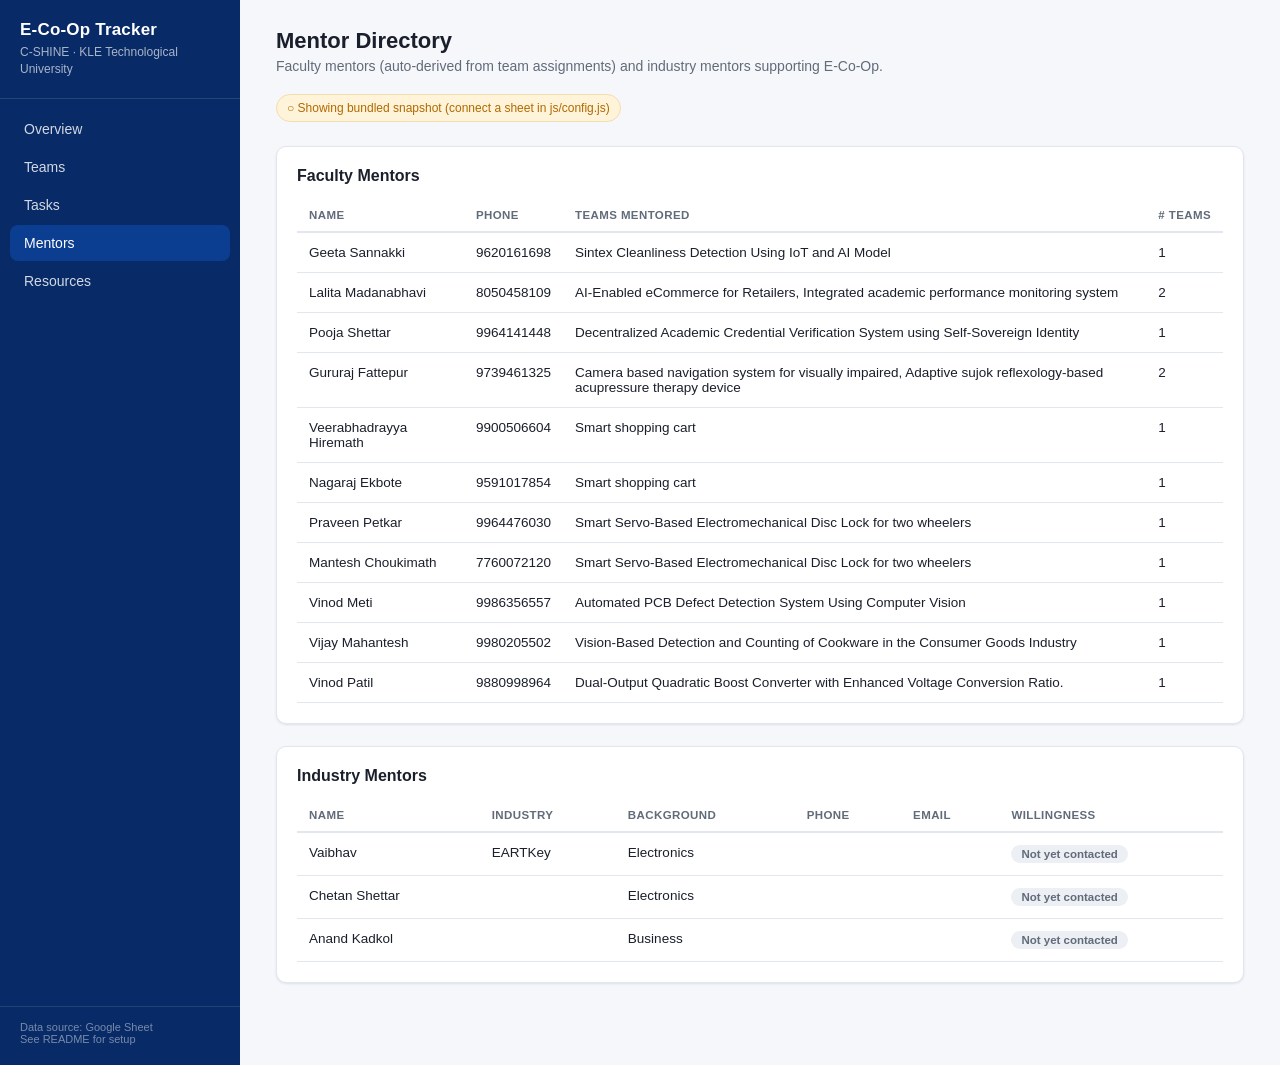
==== mentors.html @ f124ce9a "Initial E-Co-Op program tracker portal Static dashboard (overview, teams, tasks, mentors, resources)" ====
<!DOCTYPE html>
<html lang="en">
<head>
<meta charset="UTF-8">
<meta name="viewport" content="width=device-width, initial-scale=1.0">
<title>Mentors | E-Co-Op Tracker</title>
<link rel="stylesheet" href="css/style.css">
</head>
<body>
<div class="layout">
  <aside class="sidebar">
    <div class="brand">
      <div class="title">E-Co-Op Tracker</div>
      <div class="subtitle">C-SHINE &middot; KLE Technological University</div>
    </div>
    <nav>
      <a href="index.html">Overview</a>
      <a href="teams.html">Teams</a>
      <a href="tasks.html">Tasks</a>
      <a href="mentors.html" class="active">Mentors</a>
      <a href="resources.html">Resources</a>
    </nav>
    <div class="foot">Data source: Google Sheet<br>See README for setup</div>
  </aside>

  <main class="main">
    <div class="page-header">
      <div>
        <h1>Mentor Directory</h1>
        <p>Faculty mentors (auto-derived from team assignments) and industry mentors supporting E-Co-Op.</p>
      </div>
      <div id="data-status">Loading data&hellip;</div>
    </div>

    <div class="card">
      <h2>Faculty Mentors</h2>
      <div id="faculty-table"></div>
    </div>

    <div class="card">
      <h2>Industry Mentors</h2>
      <div id="industry-table"></div>
    </div>
  </main>
</div>

<script src="js/config.js"></script>
<script src="js/data.js"></script>
<script src="js/app.js"></script>
<script>
(async function () {
  const data = await Data.load();
  setDataStatusEl(Data.getSource());

  const facultyRows = data.facultyMentors.map((f) => `
    <tr>
      <td>${escapeHtml(f.name)}</td>
      <td>${escapeHtml(f.phone)}</td>
      <td>${escapeHtml(f.teams)}</td>
      <td>${escapeHtml(f.count)}</td>
    </tr>`).join("");
  document.getElementById("faculty-table").innerHTML = data.facultyMentors.length
    ? `<table><thead><tr><th>Name</th><th>Phone</th><th>Teams Mentored</th><th># Teams</th></tr></thead><tbody>${facultyRows}</tbody></table>`
    : `<div class="empty-state">No faculty mentors yet.</div>`;

  const industryRows = data.industryMentors.map((m) => `
    <tr>
      <td>${escapeHtml(m.name)}</td>
      <td>${escapeHtml(m.industry)}</td>
      <td>${escapeHtml(m.background)}</td>
      <td>${escapeHtml(m.phone)}</td>
      <td>${escapeHtml(m.email)}</td>
      <td>${badge(m.willingness)}</td>
    </tr>`).join("");
  document.getElementById("industry-table").innerHTML = data.industryMentors.length
    ? `<table><thead><tr><th>Name</th><th>Industry</th><th>Background</th><th>Phone</th><th>Email</th><th>Willingness</th></tr></thead><tbody>${industryRows}</tbody></table>`
    : `<div class="empty-state">No industry mentors yet.</div>`;
})();
</script>
</body>
</html>
---- css/style.css ----
:root {
  --brand: #0b3d91;
  --brand-dark: #082a66;
  --brand-light: #e8effb;
  --ink: #1a1f2b;
  --muted: #616b7a;
  --border: #e2e6ee;
  --bg: #f5f7fb;
  --card: #ffffff;
  --good: #1e8e3e;
  --good-bg: #e6f4ea;
  --warn: #b06a00;
  --warn-bg: #fff3d9;
  --bad: #c5221f;
  --bad-bg: #fce8e6;
  --neutral: #616b7a;
  --neutral-bg: #eceff3;
  --radius: 10px;
  --shadow: 0 1px 2px rgba(16, 24, 40, .04), 0 1px 3px rgba(16, 24, 40, .06);
}

* { box-sizing: border-box; }

html, body {
  margin: 0;
  padding: 0;
  background: var(--bg);
  color: var(--ink);
  font-family: "Segoe UI", -apple-system, BlinkMacSystemFont, Roboto, Helvetica, Arial, sans-serif;
}

a { color: var(--brand); }

.layout {
  display: flex;
  min-height: 100vh;
}

/* ---------- Sidebar ---------- */
.sidebar {
  width: 240px;
  flex-shrink: 0;
  background: var(--brand-dark);
  color: #fff;
  display: flex;
  flex-direction: column;
  padding: 20px 0;
}

.sidebar .brand {
  padding: 0 20px 20px;
  border-bottom: 1px solid rgba(255,255,255,.12);
  margin-bottom: 12px;
}

.sidebar .brand .title {
  font-size: 17px;
  font-weight: 700;
  letter-spacing: .2px;
}

.sidebar .brand .subtitle {
  font-size: 12px;
  color: rgba(255,255,255,.65);
  margin-top: 4px;
  line-height: 1.4;
}

.sidebar nav {
  display: flex;
  flex-direction: column;
  gap: 2px;
  padding: 0 10px;
}

.sidebar nav a {
  color: rgba(255,255,255,.82);
  text-decoration: none;
  padding: 10px 14px;
  border-radius: 8px;
  font-size: 14px;
  font-weight: 500;
}

.sidebar nav a:hover { background: rgba(255,255,255,.08); color: #fff; }
.sidebar nav a.active { background: var(--brand); color: #fff; }

.sidebar .foot {
  margin-top: auto;
  padding: 14px 20px 0;
  font-size: 11px;
  color: rgba(255,255,255,.45);
  border-top: 1px solid rgba(255,255,255,.1);
}

/* ---------- Main ---------- */
.main {
  flex: 1;
  min-width: 0;
  padding: 28px 36px 60px;
}

.page-header {
  display: flex;
  align-items: flex-start;
  justify-content: space-between;
  gap: 20px;
  margin-bottom: 24px;
  flex-wrap: wrap;
}

.page-header h1 {
  margin: 0 0 4px;
  font-size: 22px;
}

.page-header p {
  margin: 0;
  color: var(--muted);
  font-size: 14px;
  max-width: 640px;
}

#data-status {
  font-size: 12px;
  color: var(--muted);
  background: var(--card);
  border: 1px solid var(--border);
  padding: 6px 10px;
  border-radius: 20px;
  white-space: nowrap;
}
#data-status.live { color: var(--good); border-color: #bfe3c9; background: var(--good-bg); }
#data-status.fallback { color: var(--warn); border-color: #f3ddac; background: var(--warn-bg); }

/* ---------- Cards / stat grid ---------- */
.stat-grid {
  display: grid;
  grid-template-columns: repeat(auto-fit, minmax(180px, 1fr));
  gap: 16px;
  margin-bottom: 28px;
}

.stat-card {
  background: var(--card);
  border: 1px solid var(--border);
  border-radius: var(--radius);
  padding: 18px 20px;
  box-shadow: var(--shadow);
}

.stat-card .num {
  font-size: 28px;
  font-weight: 700;
  color: var(--brand);
}

.stat-card .label {
  font-size: 13px;
  color: var(--muted);
  margin-top: 4px;
}

.card {
  background: var(--card);
  border: 1px solid var(--border);
  border-radius: var(--radius);
  box-shadow: var(--shadow);
  padding: 20px;
  margin-bottom: 22px;
}

.card h2 {
  font-size: 16px;
  margin: 0 0 14px;
}

/* ---------- Cohort framework ---------- */
.cohort-grid {
  display: grid;
  grid-template-columns: repeat(auto-fit, minmax(220px, 1fr));
  gap: 14px;
}

.cohort {
  border: 1px solid var(--border);
  border-radius: var(--radius);
  padding: 16px;
  background: linear-gradient(180deg, var(--brand-light), #fff 60%);
}

.cohort .tag {
  display: inline-block;
  font-size: 11px;
  font-weight: 700;
  letter-spacing: .4px;
  color: var(--brand);
  background: #fff;
  border: 1px solid var(--border);
  padding: 2px 8px;
  border-radius: 20px;
  margin-bottom: 8px;
}

.cohort h3 { margin: 0 0 4px; font-size: 15px; }
.cohort .when { font-size: 12px; color: var(--muted); margin-bottom: 8px; }
.cohort ul { margin: 0; padding-left: 18px; font-size: 13px; color: var(--ink); }
.cohort li { margin-bottom: 3px; }

/* ---------- Filters ---------- */
.filters {
  display: flex;
  gap: 10px;
  flex-wrap: wrap;
  margin-bottom: 16px;
}

.filters input[type="text"],
.filters select {
  padding: 8px 12px;
  border: 1px solid var(--border);
  border-radius: 8px;
  font-size: 13px;
  background: #fff;
  color: var(--ink);
}

.filters input[type="text"] { min-width: 220px; }

/* ---------- Tables ---------- */
table {
  width: 100%;
  border-collapse: collapse;
  font-size: 13.5px;
}

thead th {
  text-align: left;
  font-size: 11.5px;
  text-transform: uppercase;
  letter-spacing: .4px;
  color: var(--muted);
  border-bottom: 2px solid var(--border);
  padding: 10px 12px;
  white-space: nowrap;
}

tbody td {
  padding: 12px;
  border-bottom: 1px solid var(--border);
  vertical-align: top;
}

tbody tr:hover { background: var(--brand-light); }

.students-list { white-space: pre-line; color: var(--muted); font-size: 12.5px; }

.badge {
  display: inline-block;
  padding: 3px 10px;
  border-radius: 20px;
  font-size: 11.5px;
  font-weight: 600;
  white-space: nowrap;
}

.badge.good { background: var(--good-bg); color: var(--good); }
.badge.warn { background: var(--warn-bg); color: var(--warn); }
.badge.bad { background: var(--bad-bg); color: var(--bad); }
.badge.neutral { background: var(--neutral-bg); color: var(--neutral); }

/* For longer free-text values (e.g. excitement notes) - wraps, no pill */
.tag-text {
  display: block;
  padding-left: 10px;
  border-left: 3px solid var(--neutral);
  font-size: 12.5px;
  line-height: 1.5;
  max-width: 220px;
}
.tag-text.good { border-color: var(--good); }
.tag-text.warn { border-color: var(--warn); }
.tag-text.bad { border-color: var(--bad); }

.empty-state {
  text-align: center;
  color: var(--muted);
  padding: 40px 10px;
  font-size: 13.5px;
}

/* ---------- Resource list ---------- */
.resource-item {
  display: flex;
  justify-content: space-between;
  align-items: flex-start;
  gap: 14px;
  padding: 14px 0;
  border-bottom: 1px solid var(--border);
}
.resource-item:last-child { border-bottom: none; }
.resource-item h3 { margin: 0 0 4px; font-size: 14.5px; }
.resource-item p { margin: 0; font-size: 13px; color: var(--muted); max-width: 560px; }
.resource-item .dl {
  flex-shrink: 0;
  font-size: 12.5px;
  font-weight: 600;
  color: var(--brand);
  border: 1px solid var(--border);
  padding: 6px 12px;
  border-radius: 8px;
  text-decoration: none;
  white-space: nowrap;
}
.resource-item .dl:hover { background: var(--brand-light); }

/* ---------- Responsive ---------- */
@media (max-width: 820px) {
  .layout { flex-direction: column; }
  .sidebar { width: 100%; flex-direction: row; overflow-x: auto; padding: 10px; align-items: center; }
  .sidebar .brand { border: none; margin: 0; padding: 0 14px 0 4px; }
  .sidebar .brand .subtitle { display: none; }
  .sidebar nav { flex-direction: row; padding: 0; }
  .sidebar .foot { display: none; }
  .main { padding: 20px; }
}
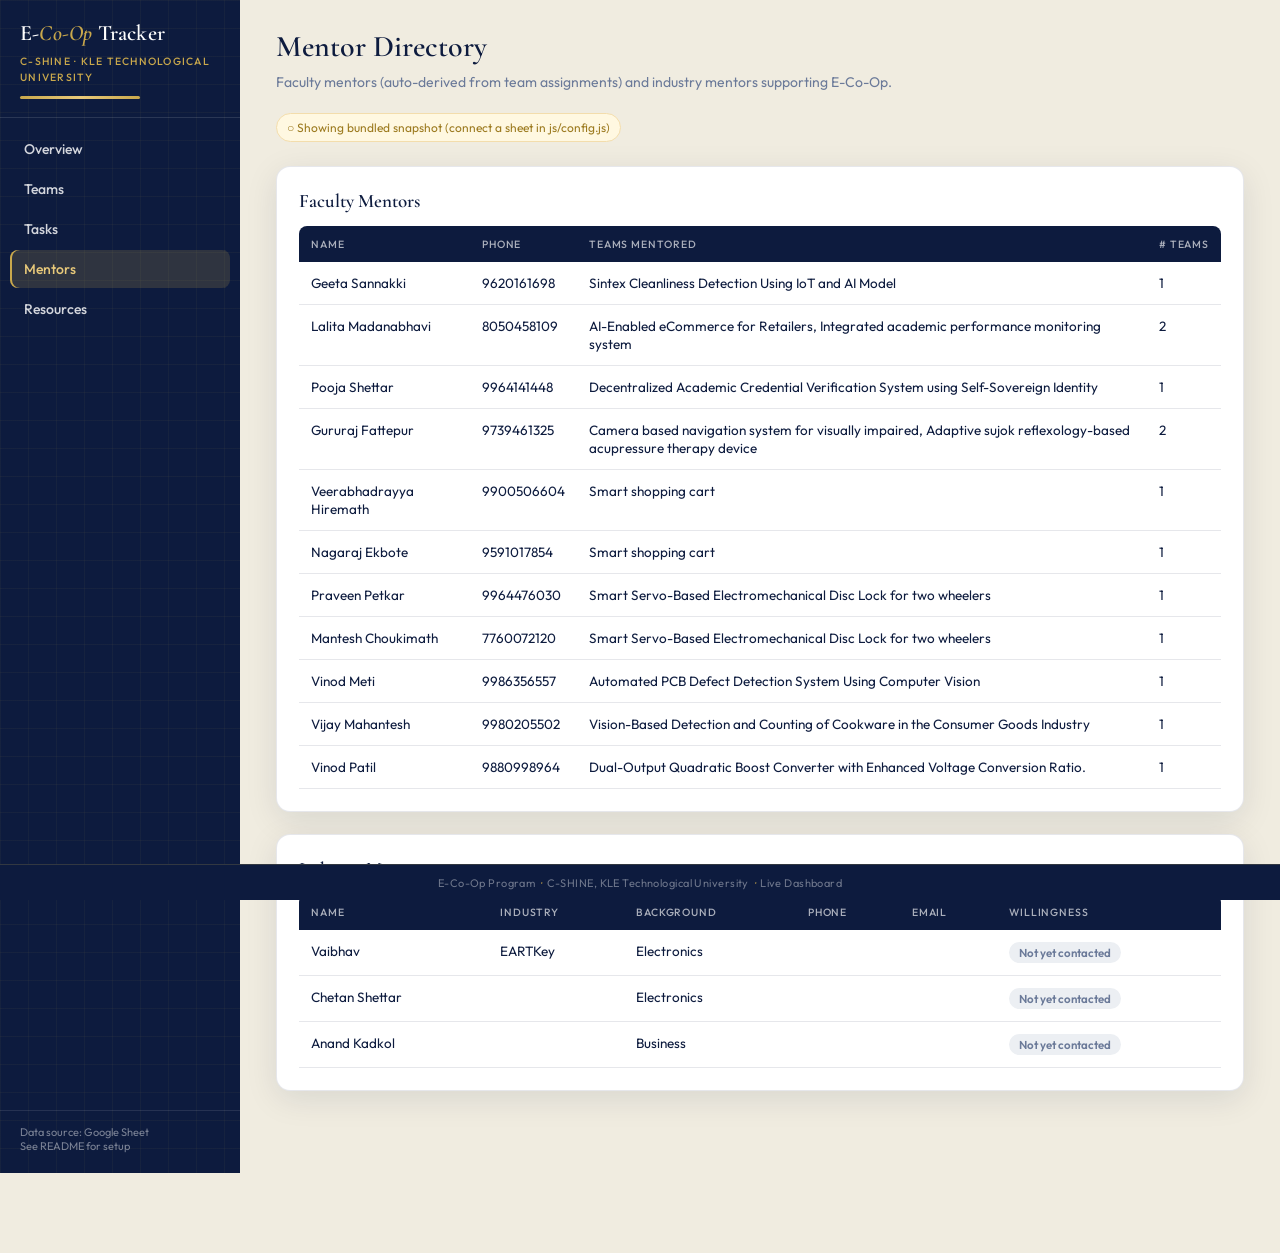
==== commit bec66a27: "Restyle portal with navy/gold editorial theme (fonts, loading screen, sticky footer)" ====
--- a/mentors.html
+++ b/mentors.html
@@ -4,14 +4,23 @@
 <meta charset="UTF-8">
 <meta name="viewport" content="width=device-width, initial-scale=1.0">
 <title>Mentors | E-Co-Op Tracker</title>
+<link href="https://fonts.googleapis.com/css2?family=Cormorant+Garamond:ital,wght@0,400;0,600;1,400&family=Outfit:wght@300;400;500;600&family=JetBrains+Mono:wght@400;500&display=swap" rel="stylesheet">
 <link rel="stylesheet" href="css/style.css">
 </head>
 <body>
+
+<div class="loading-screen" id="loading-screen">
+  <div class="loading-logo">E-<em>Co-Op</em> Tracker</div>
+  <div class="loading-tag">"Bridging projects into products"</div>
+  <div class="loading-bar-track"><div class="loading-bar-fill"></div></div>
+</div>
+
 <div class="layout">
   <aside class="sidebar">
     <div class="brand">
-      <div class="title">E-Co-Op Tracker</div>
+      <div class="title">E-<em>Co-Op</em> Tracker</div>
       <div class="subtitle">C-SHINE &middot; KLE Technological University</div>
+      <div class="gold-bar"></div>
     </div>
     <nav>
       <a href="index.html">Overview</a>
@@ -44,6 +53,10 @@
   </main>
 </div>
 
+<div class="sticky-footer">
+  <span>E-Co-Op Program &nbsp;<b>&middot;</b>&nbsp; C-SHINE, KLE Technological University &nbsp;<b>&middot;</b>&nbsp; Live Dashboard</span>
+</div>
+
 <script src="js/config.js"></script>
 <script src="js/data.js"></script>
 <script src="js/app.js"></script>
@@ -51,6 +64,7 @@
 (async function () {
   const data = await Data.load();
   setDataStatusEl(Data.getSource());
+  hideLoadingScreen();
 
   const facultyRows = data.facultyMentors.map((f) => `
     <tr>
--- a/css/style.css
+++ b/css/style.css
@@ -1,22 +1,28 @@
 :root {
-  --brand: #0b3d91;
-  --brand-dark: #082a66;
-  --brand-light: #e8effb;
-  --ink: #1a1f2b;
-  --muted: #616b7a;
-  --border: #e2e6ee;
-  --bg: #f5f7fb;
+  --brand: #0d1b3e;
+  --brand-dark: #081228;
+  --brand-mid: #1a2f5e;
+  --brand-light: #f5e9c8;
+  --gold: #c9a84c;
+  --gold-light: #e8c97a;
+  --gold-pale: #f5e9c8;
+  --ink: #0d1b3e;
+  --muted: #6b7a99;
+  --border: rgba(13, 27, 62, .10);
+  --bg: #f0ece0;
   --card: #ffffff;
-  --good: #1e8e3e;
-  --good-bg: #e6f4ea;
-  --warn: #b06a00;
-  --warn-bg: #fff3d9;
-  --bad: #c5221f;
-  --bad-bg: #fce8e6;
-  --neutral: #616b7a;
+  --cream: #faf8f3;
+  --good: #1b7a3e;
+  --good-bg: #e8f5e9;
+  --warn: #9c7a1f;
+  --warn-bg: #fff8e1;
+  --bad: #c0392b;
+  --bad-bg: #fce8e8;
+  --neutral: #6b7a99;
   --neutral-bg: #eceff3;
-  --radius: 10px;
-  --shadow: 0 1px 2px rgba(16, 24, 40, .04), 0 1px 3px rgba(16, 24, 40, .06);
+  --radius: 14px;
+  --shadow: 0 8px 32px rgba(13, 27, 62, .10);
+  --footer-h: 36px;
 }
 
 * { box-sizing: border-box; }
@@ -26,44 +32,117 @@
   padding: 0;
   background: var(--bg);
   color: var(--ink);
-  font-family: "Segoe UI", -apple-system, BlinkMacSystemFont, Roboto, Helvetica, Arial, sans-serif;
-}
-
-a { color: var(--brand); }
+  font-family: "Outfit", "Segoe UI", -apple-system, BlinkMacSystemFont, Roboto, Helvetica, Arial, sans-serif;
+  padding-bottom: calc(var(--footer-h) + 4px);
+}
+
+a { color: var(--gold); }
+
+.mono { font-family: "JetBrains Mono", "Consolas", monospace; }
 
 .layout {
   display: flex;
   min-height: 100vh;
 }
+
+/* ---------- Loading screen ---------- */
+.loading-screen {
+  position: fixed;
+  inset: 0;
+  background: var(--brand);
+  display: flex;
+  flex-direction: column;
+  align-items: center;
+  justify-content: center;
+  z-index: 500;
+  transition: opacity .5s ease;
+}
+.loading-screen.hidden { opacity: 0; pointer-events: none; }
+.loading-logo {
+  font-family: "Cormorant Garamond", serif;
+  font-size: 34px;
+  font-weight: 600;
+  color: #fff;
+  margin-bottom: 6px;
+}
+.loading-logo em { color: var(--gold); font-style: italic; }
+.loading-tag { font-size: 12px; color: rgba(255,255,255,.4); font-style: italic; margin-bottom: 26px; }
+.loading-bar-track { width: 220px; height: 3px; background: rgba(255,255,255,.1); border-radius: 3px; overflow: hidden; }
+.loading-bar-fill {
+  height: 100%;
+  background: linear-gradient(to right, var(--gold), var(--gold-light));
+  border-radius: 3px;
+  animation: loadPulse 1.4s ease-in-out infinite;
+}
+@keyframes loadPulse { 0% { width: 0%; } 60% { width: 80%; } 100% { width: 100%; } }
+
+/* ---------- Sticky footer ---------- */
+.sticky-footer {
+  position: fixed;
+  bottom: 0; left: 0; right: 0;
+  height: var(--footer-h);
+  background: var(--brand);
+  border-top: 1px solid rgba(201,168,76,.2);
+  display: flex; align-items: center; justify-content: center;
+  z-index: 300;
+}
+.sticky-footer span { font-size: 11px; color: rgba(255,255,255,.4); letter-spacing: .04em; }
+.sticky-footer b { color: var(--gold); font-weight: 400; font-style: italic; }
 
 /* ---------- Sidebar ---------- */
 .sidebar {
   width: 240px;
   flex-shrink: 0;
-  background: var(--brand-dark);
+  background: var(--brand);
   color: #fff;
   display: flex;
   flex-direction: column;
   padding: 20px 0;
+  position: relative;
+  overflow: hidden;
+}
+.sidebar::before {
+  content: "";
+  position: absolute; inset: 0;
+  background-image:
+    linear-gradient(rgba(201,168,76,.05) 1px, transparent 1px),
+    linear-gradient(90deg, rgba(201,168,76,.05) 1px, transparent 1px);
+  background-size: 28px 28px;
+  pointer-events: none;
 }
 
 .sidebar .brand {
-  padding: 0 20px 20px;
+  padding: 0 20px 18px;
   border-bottom: 1px solid rgba(255,255,255,.12);
   margin-bottom: 12px;
+  position: relative;
+  z-index: 1;
 }
 
 .sidebar .brand .title {
-  font-size: 17px;
-  font-weight: 700;
+  font-family: "Cormorant Garamond", serif;
+  font-size: 22px;
+  font-weight: 600;
   letter-spacing: .2px;
 }
+.sidebar .brand .title em { color: var(--gold); font-style: italic; }
 
 .sidebar .brand .subtitle {
-  font-size: 12px;
-  color: rgba(255,255,255,.65);
-  margin-top: 4px;
-  line-height: 1.4;
+  font-size: 10.5px;
+  font-weight: 500;
+  text-transform: uppercase;
+  letter-spacing: .12em;
+  color: var(--gold);
+  margin-top: 8px;
+  line-height: 1.5;
+}
+
+.sidebar .brand .gold-bar {
+  height: 3px;
+  margin-top: 10px;
+  border-radius: 2px;
+  max-width: 120px;
+  background: linear-gradient(to right, var(--gold), var(--gold-light), var(--gold));
 }
 
 .sidebar nav {
@@ -71,6 +150,8 @@
   flex-direction: column;
   gap: 2px;
   padding: 0 10px;
+  position: relative;
+  z-index: 1;
 }
 
 .sidebar nav a {
@@ -80,10 +161,11 @@
   border-radius: 8px;
   font-size: 14px;
   font-weight: 500;
+  cursor: pointer;
 }
 
 .sidebar nav a:hover { background: rgba(255,255,255,.08); color: #fff; }
-.sidebar nav a.active { background: var(--brand); color: #fff; }
+.sidebar nav a.active { background: rgba(201,168,76,.18); color: var(--gold-light); box-shadow: inset 2px 0 0 var(--gold); }
 
 .sidebar .foot {
   margin-top: auto;
@@ -91,14 +173,34 @@
   font-size: 11px;
   color: rgba(255,255,255,.45);
   border-top: 1px solid rgba(255,255,255,.1);
-}
+  position: relative;
+  z-index: 1;
+}
+
+.sidebar .who {
+  margin-top: auto;
+  padding: 14px 20px 0;
+  border-top: 1px solid rgba(255,255,255,.1);
+  font-size: 12px;
+  color: rgba(255,255,255,.75);
+  position: relative;
+  z-index: 1;
+}
+.sidebar .who .email { word-break: break-all; margin-bottom: 6px; font-family: "JetBrains Mono", monospace; font-size: 10.5px; }
+.sidebar .who .role {
+  display: inline-block;
+  padding: 2px 8px;
+  border-radius: 20px;
+  font-size: 10.5px;
+  font-weight: 700;
+  margin-bottom: 8px;
+}
+.sidebar .who .role.admin { background: rgba(27,122,62,.35); color: #6fd68f; }
+.sidebar .who .role.viewer { background: rgba(255,255,255,.15); color: #fff; }
+.sidebar .who a { color: var(--gold-light); text-decoration: underline; font-size: 11.5px; }
 
 /* ---------- Main ---------- */
-.main {
-  flex: 1;
-  min-width: 0;
-  padding: 28px 36px 60px;
-}
+.main { flex: 1; min-width: 0; padding: 28px 36px 60px; }
 
 .page-header {
   display: flex;
@@ -110,8 +212,13 @@
 }
 
 .page-header h1 {
-  margin: 0 0 4px;
-  font-size: 22px;
+  margin: 0 0 6px;
+  font-family: "Cormorant Garamond", serif;
+  font-size: 30px;
+  font-weight: 600;
+  color: var(--brand);
+  position: relative;
+  display: inline-block;
 }
 
 .page-header p {
@@ -119,7 +226,9 @@
   color: var(--muted);
   font-size: 14px;
   max-width: 640px;
-}
+  line-height: 1.6;
+}
+.page-header-actions { display: flex; gap: 10px; align-items: center; flex-wrap: wrap; }
 
 #data-status {
   font-size: 12px;
@@ -145,20 +254,28 @@
   background: var(--card);
   border: 1px solid var(--border);
   border-radius: var(--radius);
-  padding: 18px 20px;
+  padding: 20px 20px;
   box-shadow: var(--shadow);
-}
+  text-align: center;
+  transition: transform .2s;
+}
+.stat-card:hover { transform: translateY(-3px); }
 
 .stat-card .num {
-  font-size: 28px;
-  font-weight: 700;
+  font-family: "Cormorant Garamond", serif;
+  font-size: 36px;
+  font-weight: 600;
   color: var(--brand);
+  line-height: 1;
 }
 
 .stat-card .label {
-  font-size: 13px;
+  font-size: 10.5px;
+  font-weight: 500;
+  text-transform: uppercase;
+  letter-spacing: .1em;
   color: var(--muted);
-  margin-top: 4px;
+  margin-top: 8px;
 }
 
 .card {
@@ -166,12 +283,16 @@
   border: 1px solid var(--border);
   border-radius: var(--radius);
   box-shadow: var(--shadow);
-  padding: 20px;
+  padding: 22px;
   margin-bottom: 22px;
+  transition: box-shadow .2s;
 }
 
 .card h2 {
-  font-size: 16px;
+  font-family: "Cormorant Garamond", serif;
+  font-size: 19px;
+  font-weight: 600;
+  color: var(--brand);
   margin: 0 0 14px;
 }
 
@@ -186,14 +307,17 @@
   border: 1px solid var(--border);
   border-radius: var(--radius);
   padding: 16px;
-  background: linear-gradient(180deg, var(--brand-light), #fff 60%);
-}
+  background: linear-gradient(180deg, var(--gold-pale), #fff 65%);
+  transition: transform .2s, box-shadow .2s;
+}
+.cohort:hover { transform: translateY(-3px); box-shadow: var(--shadow); }
 
 .cohort .tag {
   display: inline-block;
-  font-size: 11px;
-  font-weight: 700;
-  letter-spacing: .4px;
+  font-family: "JetBrains Mono", monospace;
+  font-size: 10.5px;
+  font-weight: 500;
+  letter-spacing: .1em;
   color: var(--brand);
   background: #fff;
   border: 1px solid var(--border);
@@ -202,48 +326,53 @@
   margin-bottom: 8px;
 }
 
-.cohort h3 { margin: 0 0 4px; font-size: 15px; }
+.cohort h3 { margin: 0 0 4px; font-family: "Cormorant Garamond", serif; font-size: 19px; font-weight: 600; color: var(--brand); }
 .cohort .when { font-size: 12px; color: var(--muted); margin-bottom: 8px; }
 .cohort ul { margin: 0; padding-left: 18px; font-size: 13px; color: var(--ink); }
 .cohort li { margin-bottom: 3px; }
 
 /* ---------- Filters ---------- */
-.filters {
-  display: flex;
-  gap: 10px;
-  flex-wrap: wrap;
-  margin-bottom: 16px;
-}
-
-.filters input[type="text"],
-.filters select {
-  padding: 8px 12px;
-  border: 1px solid var(--border);
-  border-radius: 8px;
-  font-size: 13px;
-  background: #fff;
-  color: var(--ink);
-}
-
+.filters { display: flex; gap: 10px; flex-wrap: wrap; margin-bottom: 16px; align-items: center; }
+.filters input[type="text"], .filters select {
+  padding: 8px 12px; border: 1px solid var(--border); border-radius: 8px;
+  font-size: 13px; font-family: inherit; background: var(--cream); color: var(--ink);
+}
+.filters input[type="text"]:focus, .filters select:focus { outline: none; border-color: var(--gold); }
 .filters input[type="text"] { min-width: 220px; }
 
+/* ---------- Buttons ---------- */
+.btn {
+  display: inline-flex; align-items: center; gap: 6px;
+  padding: 8px 14px; border-radius: 8px; font-size: 13px; font-weight: 600;
+  border: 1px solid var(--border); background: #fff; color: var(--ink);
+  cursor: pointer; text-decoration: none; font-family: inherit;
+}
+.btn:hover { background: var(--gold-pale); border-color: var(--gold); }
+.btn.primary { background: var(--brand); color: #fff; border-color: var(--brand); }
+.btn.primary:hover { background: var(--brand-dark); border-color: var(--brand-dark); }
+.btn.danger { color: var(--bad); }
+.btn.danger:hover { background: var(--bad-bg); border-color: var(--bad); }
+.btn.small { padding: 4px 10px; font-size: 12px; }
+.btn[disabled] { opacity: .5; cursor: not-allowed; }
+
+.row-actions { display: flex; gap: 6px; white-space: nowrap; }
+
 /* ---------- Tables ---------- */
-table {
-  width: 100%;
-  border-collapse: collapse;
-  font-size: 13.5px;
-}
+table { width: 100%; border-collapse: collapse; font-size: 13.5px; }
 
 thead th {
   text-align: left;
-  font-size: 11.5px;
+  font-size: 10.5px;
+  font-weight: 500;
   text-transform: uppercase;
-  letter-spacing: .4px;
-  color: var(--muted);
-  border-bottom: 2px solid var(--border);
-  padding: 10px 12px;
+  letter-spacing: .08em;
+  color: rgba(255,255,255,.65);
+  background: var(--brand);
+  padding: 11px 12px;
   white-space: nowrap;
 }
+thead tr:first-child th:first-child { border-top-left-radius: 8px; }
+thead tr:first-child th:last-child { border-top-right-radius: 8px; }
 
 tbody td {
   padding: 12px;
@@ -251,9 +380,9 @@
   vertical-align: top;
 }
 
-tbody tr:hover { background: var(--brand-light); }
-
-.students-list { white-space: pre-line; color: var(--muted); font-size: 12.5px; }
+tbody tr:hover { background: var(--cream); }
+
+.students-list { white-space: pre-line; color: var(--muted); font-size: 12px; font-family: "JetBrains Mono", monospace; }
 
 .badge {
   display: inline-block;
@@ -279,7 +408,7 @@
   max-width: 220px;
 }
 .tag-text.good { border-color: var(--good); }
-.tag-text.warn { border-color: var(--warn); }
+.tag-text.warn { border-color: var(--gold); }
 .tag-text.bad { border-color: var(--bad); }
 
 .empty-state {
@@ -295,12 +424,12 @@
   justify-content: space-between;
   align-items: flex-start;
   gap: 14px;
-  padding: 14px 0;
+  padding: 16px 0;
   border-bottom: 1px solid var(--border);
 }
 .resource-item:last-child { border-bottom: none; }
-.resource-item h3 { margin: 0 0 4px; font-size: 14.5px; }
-.resource-item p { margin: 0; font-size: 13px; color: var(--muted); max-width: 560px; }
+.resource-item h3 { margin: 0 0 4px; font-family: "Cormorant Garamond", serif; font-size: 17px; font-weight: 600; color: var(--brand); }
+.resource-item p { margin: 0; font-size: 13px; color: var(--muted); max-width: 560px; line-height: 1.6; }
 .resource-item .dl {
   flex-shrink: 0;
   font-size: 12.5px;
@@ -312,15 +441,15 @@
   text-decoration: none;
   white-space: nowrap;
 }
-.resource-item .dl:hover { background: var(--brand-light); }
+.resource-item .dl:hover { background: var(--gold-pale); border-color: var(--gold); }
 
 /* ---------- Responsive ---------- */
 @media (max-width: 820px) {
   .layout { flex-direction: column; }
   .sidebar { width: 100%; flex-direction: row; overflow-x: auto; padding: 10px; align-items: center; }
   .sidebar .brand { border: none; margin: 0; padding: 0 14px 0 4px; }
-  .sidebar .brand .subtitle { display: none; }
+  .sidebar .brand .subtitle, .sidebar .brand .gold-bar { display: none; }
   .sidebar nav { flex-direction: row; padding: 0; }
-  .sidebar .foot { display: none; }
+  .sidebar .foot, .sidebar .who { display: none; }
   .main { padding: 20px; }
 }
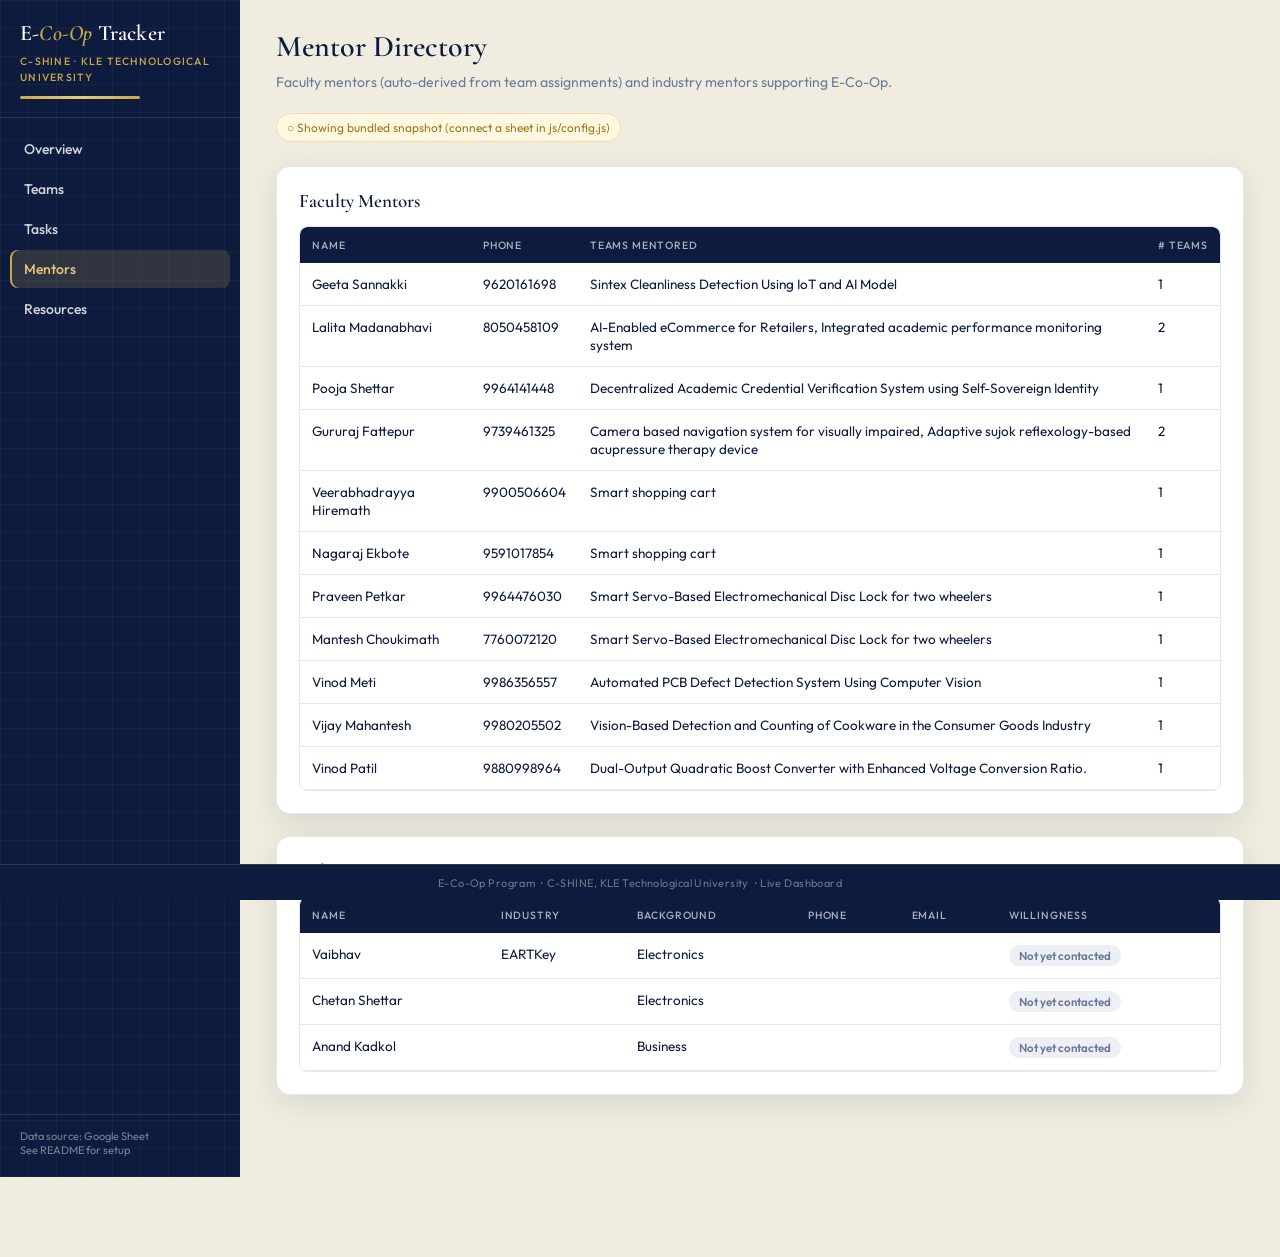
==== commit efca0358: "Fix Sheet ID not actually set in config.js, add scrollable table containers SHEET_ID was left blank " ====
--- a/mentors.html
+++ b/mentors.html
@@ -74,7 +74,7 @@
       <td>${escapeHtml(f.count)}</td>
     </tr>`).join("");
   document.getElementById("faculty-table").innerHTML = data.facultyMentors.length
-    ? `<table><thead><tr><th>Name</th><th>Phone</th><th>Teams Mentored</th><th># Teams</th></tr></thead><tbody>${facultyRows}</tbody></table>`
+    ? `<div class="table-scroll"><table><thead><tr><th>Name</th><th>Phone</th><th>Teams Mentored</th><th># Teams</th></tr></thead><tbody>${facultyRows}</tbody></table></div>`
     : `<div class="empty-state">No faculty mentors yet.</div>`;
 
   const industryRows = data.industryMentors.map((m) => `
@@ -87,7 +87,7 @@
       <td>${badge(m.willingness)}</td>
     </tr>`).join("");
   document.getElementById("industry-table").innerHTML = data.industryMentors.length
-    ? `<table><thead><tr><th>Name</th><th>Industry</th><th>Background</th><th>Phone</th><th>Email</th><th>Willingness</th></tr></thead><tbody>${industryRows}</tbody></table>`
+    ? `<div class="table-scroll"><table><thead><tr><th>Name</th><th>Industry</th><th>Background</th><th>Phone</th><th>Email</th><th>Willingness</th></tr></thead><tbody>${industryRows}</tbody></table></div>`
     : `<div class="empty-state">No industry mentors yet.</div>`;
 })();
 </script>
--- a/css/style.css
+++ b/css/style.css
@@ -358,6 +358,16 @@
 .row-actions { display: flex; gap: 6px; white-space: nowrap; }
 
 /* ---------- Tables ---------- */
+.table-scroll {
+  max-height: 620px;
+  overflow-y: auto;
+  overflow-x: auto;
+  border-radius: 8px;
+  border: 1px solid var(--border);
+}
+.table-scroll table { border: none; }
+.table-scroll thead th { position: sticky; top: 0; z-index: 1; }
+
 table { width: 100%; border-collapse: collapse; font-size: 13.5px; }
 
 thead th {
@@ -443,6 +453,28 @@
 }
 .resource-item .dl:hover { background: var(--gold-pale); border-color: var(--gold); }
 
+/* ---------- Funnel ---------- */
+.funnel-wrap { display: flex; flex-direction: column; gap: 6px; }
+.funnel-row {
+  display: grid; grid-template-columns: 160px 1fr 52px 52px; gap: 12px; align-items: center;
+  padding: 10px 16px; background: var(--card); border-radius: 10px; border: 1px solid var(--border);
+}
+.funnel-stage { font-size: 11px; font-weight: 600; color: #fff; padding: 4px 10px; border-radius: 20px; text-align: center; }
+.funnel-bar-wrap { height: 10px; background: rgba(13,27,62,.07); border-radius: 6px; overflow: hidden; }
+.funnel-bar { height: 100%; border-radius: 6px; background: linear-gradient(to right, var(--gold), var(--gold-light)); transition: width 1s ease; }
+.funnel-count { font-family: "Cormorant Garamond", serif; font-size: 19px; font-weight: 600; color: var(--brand); text-align: center; }
+.funnel-pct { font-size: 11px; color: var(--muted); text-align: center; }
+
+/* ---------- Insights ---------- */
+.insights-grid { display: grid; grid-template-columns: repeat(auto-fit, minmax(240px, 1fr)); gap: 14px; }
+.insight-card { background: var(--card); border-radius: 12px; padding: 1.3rem; border: 1px solid var(--border); }
+.insight-card.dark { background: var(--brand); }
+.insight-icon { font-size: 22px; margin-bottom: .6rem; }
+.insight-title { font-size: 13.5px; font-weight: 600; color: var(--brand); margin-bottom: .4rem; }
+.insight-card.dark .insight-title { color: #fff; }
+.insight-text { font-size: 12.5px; color: var(--muted); line-height: 1.6; }
+.insight-card.dark .insight-text { color: rgba(255,255,255,.6); }
+
 /* ---------- Responsive ---------- */
 @media (max-width: 820px) {
   .layout { flex-direction: column; }
@@ -452,4 +484,5 @@
   .sidebar nav { flex-direction: row; padding: 0; }
   .sidebar .foot, .sidebar .who { display: none; }
   .main { padding: 20px; }
-}
+  .funnel-row { grid-template-columns: 110px 1fr 40px 40px; }
+}
